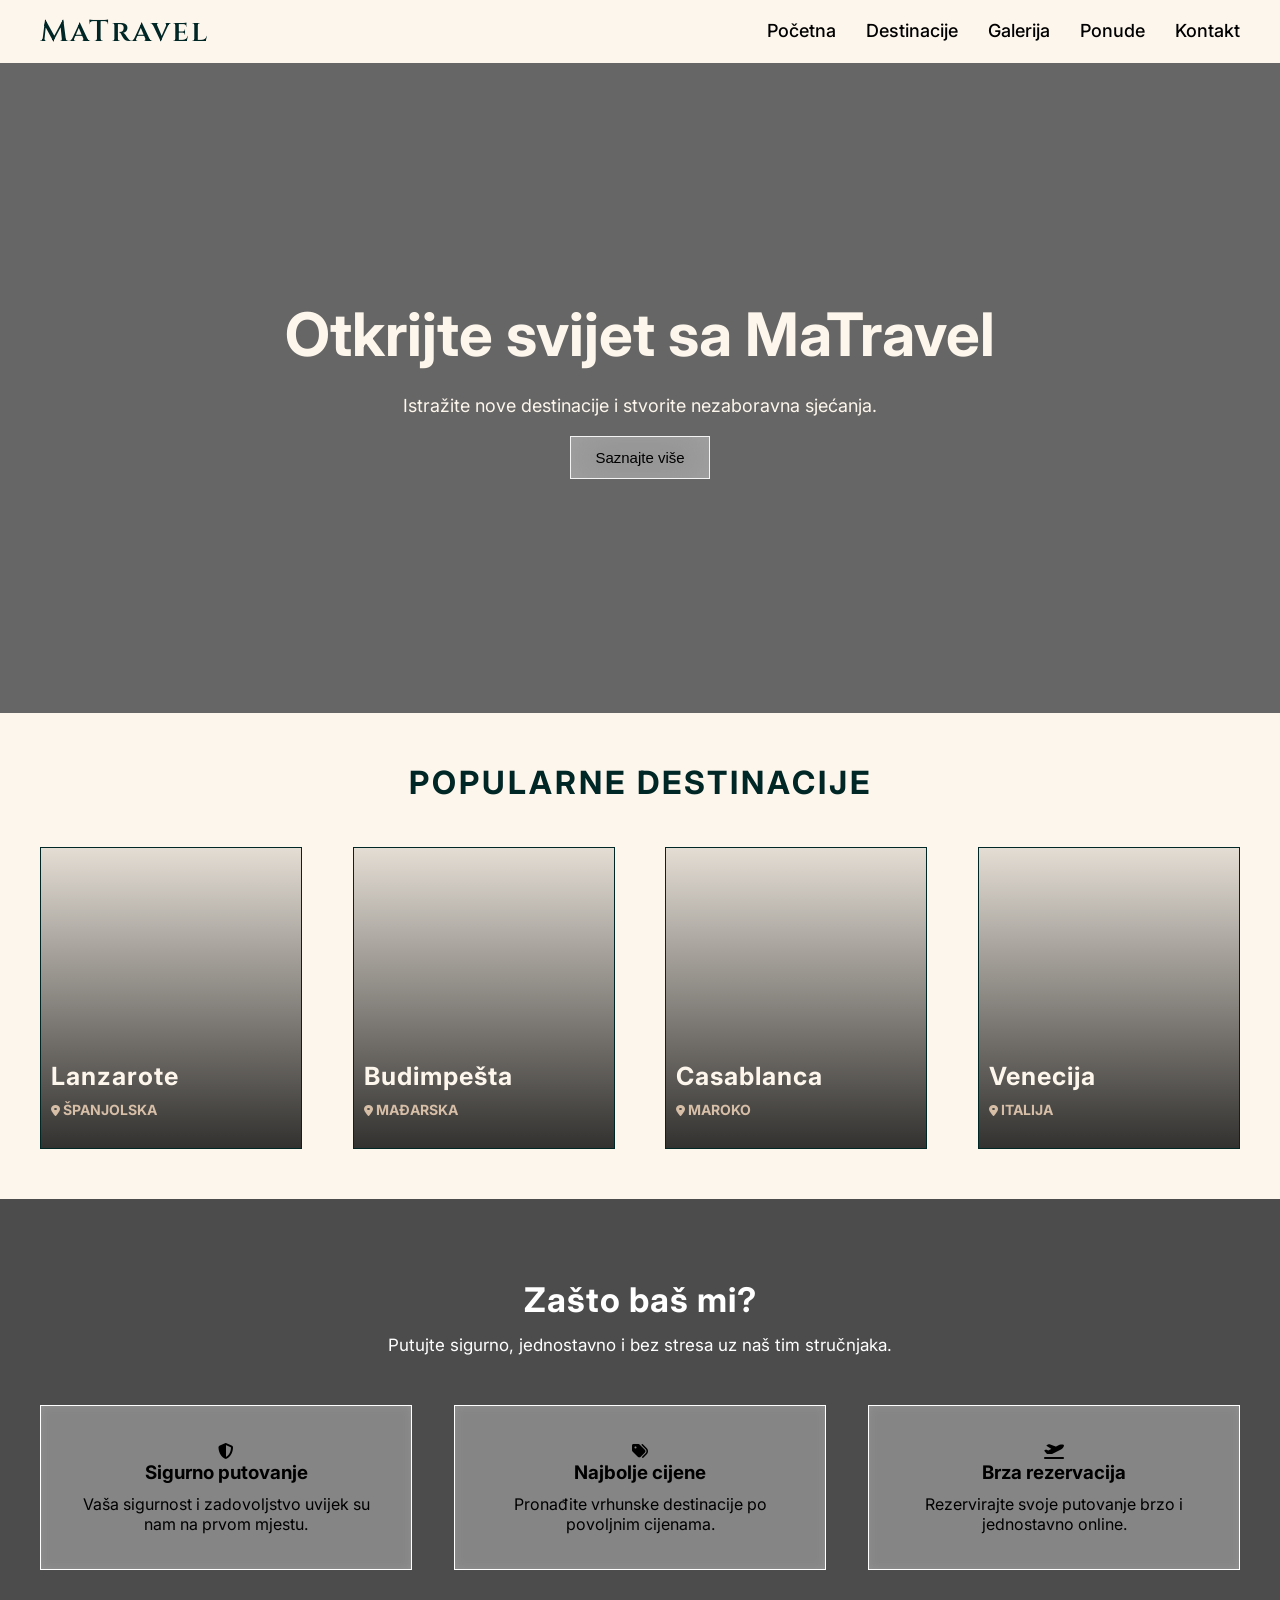
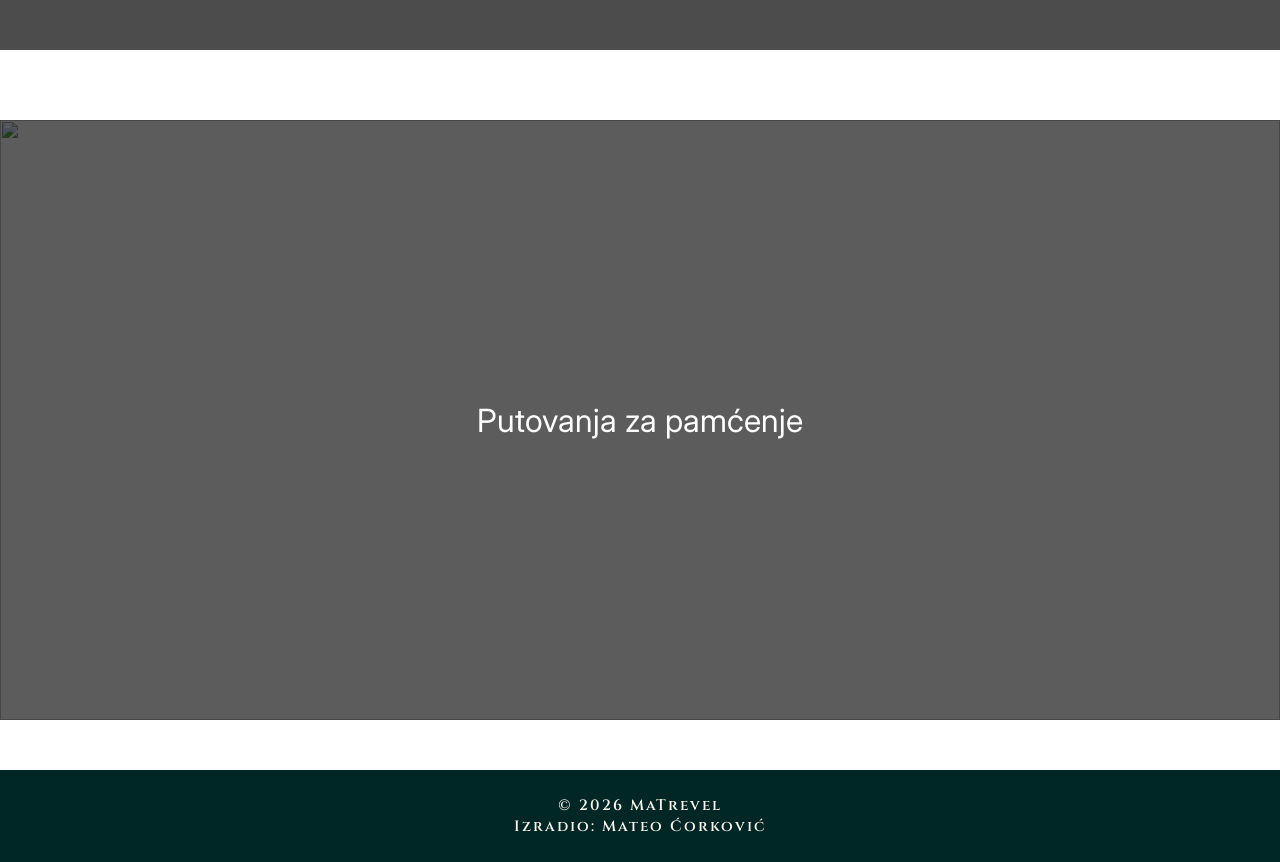
==== index.html @ e80598e8 "Add files via upload" ====
<!DOCTYPE html>
<html lang="hr">
<head>
    <meta charset="UTF-8">
    <meta name="viewport" content="width=device-width, initial-scale=1.0">
    <title>MaTrevel</title>
    <link rel="stylesheet" href="izgled.css">
    <link href="https://fonts.googleapis.com/css2?family=Cinzel:wght@400;600;700&display=swap" rel="stylesheet">
    <link href="https://fonts.googleapis.com/css2?family=Inter:wght@300;400;500;600&display=swap" rel="stylesheet">
    <link rel="stylesheet" href="https://cdnjs.cloudflare.com/ajax/libs/font-awesome/6.5.0/css/all.min.css">

</head>
<body>
    <header class="navbar">
        <div class="container">
            <a href="index.html" class="logo">MaTravel</a>

            <nav class="navigacija" id="navigacija">
                <a href="index.html">Početna</a>
                <a href="destinacije.html">Destinacije</a>
                <a href="galerija.html">Galerija</a>
                <a href="ponude.html">Ponude</a>
                <a href="kontakt.html">Kontakt</a>
            </nav>

            <div class="hamburger" id="hamburger">
            ☰
            </div>
        </div>
    </header>

    <section class="pocetna skriveno">
        <video autoplay muted loop playsinline class="pozadinaplaza">
            <source src="video/plaza.MP4" type="video/MP4">
        </video>

        <div class="overlay"></div>
        <div class="container">
            <div class="odjeljak skriveno">
                <h1>Otkrijte svijet sa MaTravel</h1>
                <p>Istražite nove destinacije i stvorite nezaboravna sjećanja.</p>
                <button>Saznajte više</button>
            </div>
        </div>
    </section>
    <section class="destinacije skriveno">
        <div class="container">
            <h2>Popularne destinacije</h2>
            <div class="karticepolozaj">
                <a href="lanzarote.html" class="kartica lanzarote skriveno">
                    <div class="zoom"></div>
                    <div class="tamnije"></div>
                    <div class="karticasadrzaj">
                        <h3>Lanzarote</h3>
                        <h4><i class="fa-solid fa-location-dot"></i> Španjolska</h4>
                    </div>
                </a>
                <a href="budimpesta.html" class="kartica budimpesta skriveno2">
                    <div class="zoom"></div>
                    <div class="tamnije"></div>
                    <div class="karticasadrzaj">
                        <h3>Budimpešta</h3>
                        <h4><i class="fa-solid fa-location-dot"></i> Mađarska</h4>

                    </div>
                </a>
                <a href="casablanca.html" class="kartica casablanca skriveno">
                    <div class="zoom"></div>
                    <div class="tamnije"></div>
                    <div class="karticasadrzaj">
                        <h3>Casablanca</h3>
                        <h4><i class="fa-solid fa-location-dot"></i> Maroko</h4>

                    </div>
                </a>
                <a href="venecija.html" class="kartica venecija skriveno2">
                    <div class="zoom"></div>
                    <div class="tamnije"></div>
                    <div class="karticasadrzaj">
                        <h3>Venecija</h3>
                        <h4><i class="fa-solid fa-location-dot"></i> Italija</h4>
                    </div>
                </a>
            </div>
        </div>
    </section>
    <section class="zastobasmi skriveno">
        <div class="container">
            <div class="naslovzastobasmi skriveno">
                <h2>Zašto baš mi?</h2>
                <p>Putujte sigurno, jednostavno i bez stresa uz naš tim stručnjaka.</p>
            </div>

            <div class="karticezasto">

                <div class="karticazasto skriveno">
                    <i class="fa-solid fa-shield-halved"></i>
                    <h3>Sigurno putovanje</h3>
                    <p>Vaša sigurnost i zadovoljstvo uvijek su nam na prvom mjestu.</p>
                </div>

                <div class="karticazasto skriveno2">
                    <i class="fa-solid fa-tags"></i>
                    <h3>Najbolje cijene</h3>
                    <p>Pronađite vrhunske destinacije po povoljnim cijenama.</p>
                </div>

                <div class="karticazasto skriveno">
                    <i class="fa-solid fa-plane-departure"></i>
                    <h3>Brza rezervacija</h3>
                    <p>Rezervirajte svoje putovanje brzo i jednostavno online.</p>
                </div>

            </div>
        </div>
    </section>
    <div class="prazno"></div>

    <section class="slajdshow skriveno">
        <div class="kutijaslajd">
            <div class="slajd active">
                <img src="slike/slajdshow/venecija.jpg">
                <div class="poruka">Putovanja za pamćenje</div>
            </div>
            <div class="slajd">
                <img src="slike/slajdshow/verona.jpg">
                <div class="poruka">Neka avantura počne</div>
            </div>
            <div class="slajd">
                <img src="slike/slajdshow/lanzarote3.jpg">
                <div class="poruka">Istraži svijet</div>
            </div>
            <div class="slajd">
                <img src="slike/slajdshow/budapest2.jpg">
                <div class="poruka">Putovanja za pamćenje</div>
            </div>
            <div class="slajd">
                <img src="slike/slajdshow/zagreb.jpg">
                <div class="poruka">Neka avantura počne</div>
            </div>
        </div>
    </section>
    <footer>
        <p>© 2026 MaTrevel</p>
        <p>Izradio: Mateo Ćorković</p>
    </footer>
    <script src="script.js"></script>
</body>
</html>
---- izgled.css ----
* {
    margin: 0;
    padding: 0;
}

body {
    font-family: "Inter", sans-serif;
    color: #222;
}

.container {
    max-width: 1200px;
    margin: 0 auto;
    padding: 0 20px;
}
.navbar {
    width: 100%;
    background-color: #FDF6EC;
}

.navbar .container {
    display: flex;
    justify-content: space-between;
    align-items: center;
    padding: 0 25px;
}

.logo {
    font-family: "Cinzel", serif;
    font-weight: 600;
    font-size: 30px;
    letter-spacing: 2px;
    text-decoration: none;
    color: #002626;
}

.navigacija {
    display: flex;
    gap: 30px;
    font-family: "Inter", sans-serif;
    font-weight: 500;
}

.navigacija a {
    color: black;
    text-decoration: none;
    font-size: 18px;
    transition: 0.4s;
    border-bottom: 2px solid #FDF6EC;
    padding: 20px 0;
}

.navigacija a:hover {
    color: #c7925d;
    border-bottom: 2px solid #002626;
}

.hamburger {
    display: none;
    font-size: 32px;
    color: white;
    cursor: pointer;
}

footer {
    background: #002626;
    color: #FDF6EC;
    text-align: center;
    padding: 25px 20px;
    margin-top: 50px;
    font-family: "Cinzel", serif;
    font-weight: 600;
    letter-spacing: 2px;
}

footer p {
    font-size: 15px;
}

.pocetna{
    position: relative;
    overflow: hidden;
    height: 650px;
    display: flex;
    align-items: center;
    justify-content: center;
}
.pozadinaplaza{
    position: absolute;
    width: 100%;
    height: 100%;
    object-fit: cover;
    top: 0;
    left: 0;
    z-index: 1;
}
.overlay{
    position: absolute;
    width: 100%;
    height: 100%;
    top: 0;
    left: 0;
    z-index: 2;
    background: rgba(0, 0, 0, 0.6);
}
.odjeljak{
    position: relative;
    z-index: 3;
    color: #FDF6EC;
    max-width: 1050px;
    text-align: center;
}
.odjeljak h1{
    font-size: 60px;
    margin-bottom: 25px;
}
.odjeljak p{
    font-size: 18px;
    margin-bottom: 20px;
    text-align: center;
}
.odjeljak button{
    padding: 12px 24px;
    border: none;
    background-color: #FDF6EC;
    color: black;
    font-size: 15px;
    text-decoration: none;
    cursor: pointer;
    backdrop-filter: blur(22px) brightness(0.7);
    background: rgba(255, 255, 255, 0.4);
    border: 1px solid #f3f3f3;

}
.odjeljak button:hover{
    background-color: #002626;
    color: #FDF6EC;
    transition: 0.5s;
    backdrop-filter: blur(22px) brightness(0.7);
    background: rgba(0, 38, 38, 0.4);
    border: 1px solid #002626;

}

.destinacije{
    padding: 50px 0;
    background-color: #FDF6EC;
    text-align: center;
    
}

.destinacije h2{
    font-size: 32px;
    color: #002626;
    margin-bottom: 45px;
    letter-spacing: 3px;
    text-transform: uppercase;
}

.karticepolozaj{
    display: flex;
    justify-content: space-between;
    gap: 30px;
    flex-wrap: wrap;
}
.kartica{
    width: 260px;
    height: 300px;
    border: 1px solid #002626;
    overflow: hidden;
    position: relative;
    display: flex;
    align-items: flex-end;
    color: #FDF6EC;
    cursor: pointer;
    text-decoration: none;
}
.tamnije{
    position: absolute;
    inset: 0;
    background: linear-gradient(
        to top,
        rgba(0,0,0,0.8),
        rgba(0,0,0,0.1));
    z-index: 1;
}
.karticasadrzaj{
    position: relative;
    padding: 30px 10px;
    z-index: 2;
    text-align: left;
}
.lanzarote .zoom{
    background-image: url("slike/lanzarote/lanzarote.jpg");
}
.budimpesta .zoom{
    background-image: url("slike/budimpesta/budimpesta.jpg");
}
.casablanca .zoom{
    background-image: url("slike/casablanca/casablanca.jpg");
}
.venecija .zoom{
    background-image: url("slike/venecija/venecija.jpg");
}
.karticasadrzaj h3{
    font-size: 25px;
    padding-bottom: 10px;
    letter-spacing: 1px;
}

.karticasadrzaj h4{
    font-size: 14px;
    text-transform: uppercase;
    color: #d6bea7;
}
.karticasadrzaj i{
    font-size: 12px;
    color: #d6bea7;
}
.karticasadrzaj{
    transition: transform 0.3s ease;
}
.kartica:hover .karticasadrzaj{
    transform: translateY(-6px);
}
.kartica:hover .tamnije{
    background: linear-gradient(
        to top,
        rgba(0,0,0,0.9),
        rgba(0,0,0,0.35)
    );
}
.kartica:hover .zoom{
    transform: scale(1.10);
}

.zoom{
    position: absolute;
    inset: 0;
    background-size: cover;
    background-position: center;
    background-repeat: no-repeat;
    transition: transform 0.5s ease;
    z-index: 0;
}

.zastobasmi{
    background-image: url(slike/zastobasmi.jpg);
    position: relative;
    padding: 80px 0;
    color: white;
    text-align: center;
    background-size: cover;
    background-position: center 50%;
    background-repeat: no-repeat;
}
.naslovzastobasmi{
    margin-bottom: 50px;
}
.zastobasmi::before{
    content: "";
    position: absolute;
    inset: 0;
    background: rgba(0, 0, 0, 0.7);
}
.naslovzastobasmi h2{
    font-size: 34px;
    margin-bottom: 15px;
    letter-spacing: 1px;
}
.naslovzastobasmi p{
    font-size: 17px;
    color: white;
}
.zastobasmi .container{
    position: relative;
    z-index: 2;
}

.karticezasto{
    display: flex;
    justify-content: space-between;
    gap: 30px;
}
.karticazasto{
    flex: 1;
    max-width: 320px;
    padding: 35px 25px;
    transition: 0.5s ease;
    color: black;
    backdrop-filter: blur(5px) brightness(0.7);
    background: rgba(255, 255, 255, 0.4);
    border: 1px solid white;
}
.karticazasto:hover{
    color: white;
    backdrop-filter: blur(5px) brightness(0.7);
    background: rgba(0, 38, 38, 0.4);
    border: 1px solid #002626;
    transition: 0.5s ease;
}
.karticazasto p{
    padding-top: 10px;
}
.prazno{
    margin-top: 70px;
}

.slajdshow{
    width: 100%;
    height: 600px;
    overflow: hidden;
    position: relative;
}

.kutijaslajd{
    width: 100%;
    height: 100%;
    position: relative;
}

.slajd{
    height: 600px;
    position: absolute;
    inset: 0;
    opacity: 0;
    transition: opacity 0.8s ease;
}
.slajd.active{
    opacity: 1;
}
.slajd::before{
    content: "";
    position: absolute;
    inset: 0;
    background: rgba(0,0,0,0.4);
    z-index: 1;
}

.slajd img{
    object-fit: cover;
    width: 100%;
    height: 100%;
    transform: scale(1.05);
    transition: transform 1s ease;
    
}
.slajd.active img{
    transform: scale(1);
}
.poruka{
    position: absolute;
    inset: 0;
    z-index: 2;
    background: rgba(0,0,0,0.4);
    font-size: 32px;
    display: flex;
    justify-content: center;
    align-items: center;
    color: white; 
}

.skriveno{
    opacity: 0;
    transform: translateY(50px);
    transition: all 1s ease;
}
.skriveno2{
    opacity: 0;
    transform: translateY(-50px);
    transition: all 1s ease;
}
.pokazi{
    opacity: 1;
    transform: translateY(0);
}



@media (max-width: 768px) {

    .hamburger {
        display: block;
        color: #002626;
    }

    .navigacija {
        position: absolute;
        top: 80px;
        left: 0;
        right: 0;
        background: #0f172a;
        flex-direction: column;
        align-items: center;
        overflow: hidden;
        max-height: 0;
        transition: max-height 0.4s ease-in-out;
    }

    .navigacija.active {
        max-height: 300px;
    }

    .navigacija a {
        padding: 15px 0;
        width: 100%;
        text-align: center;
        color: #002626;
    }
}
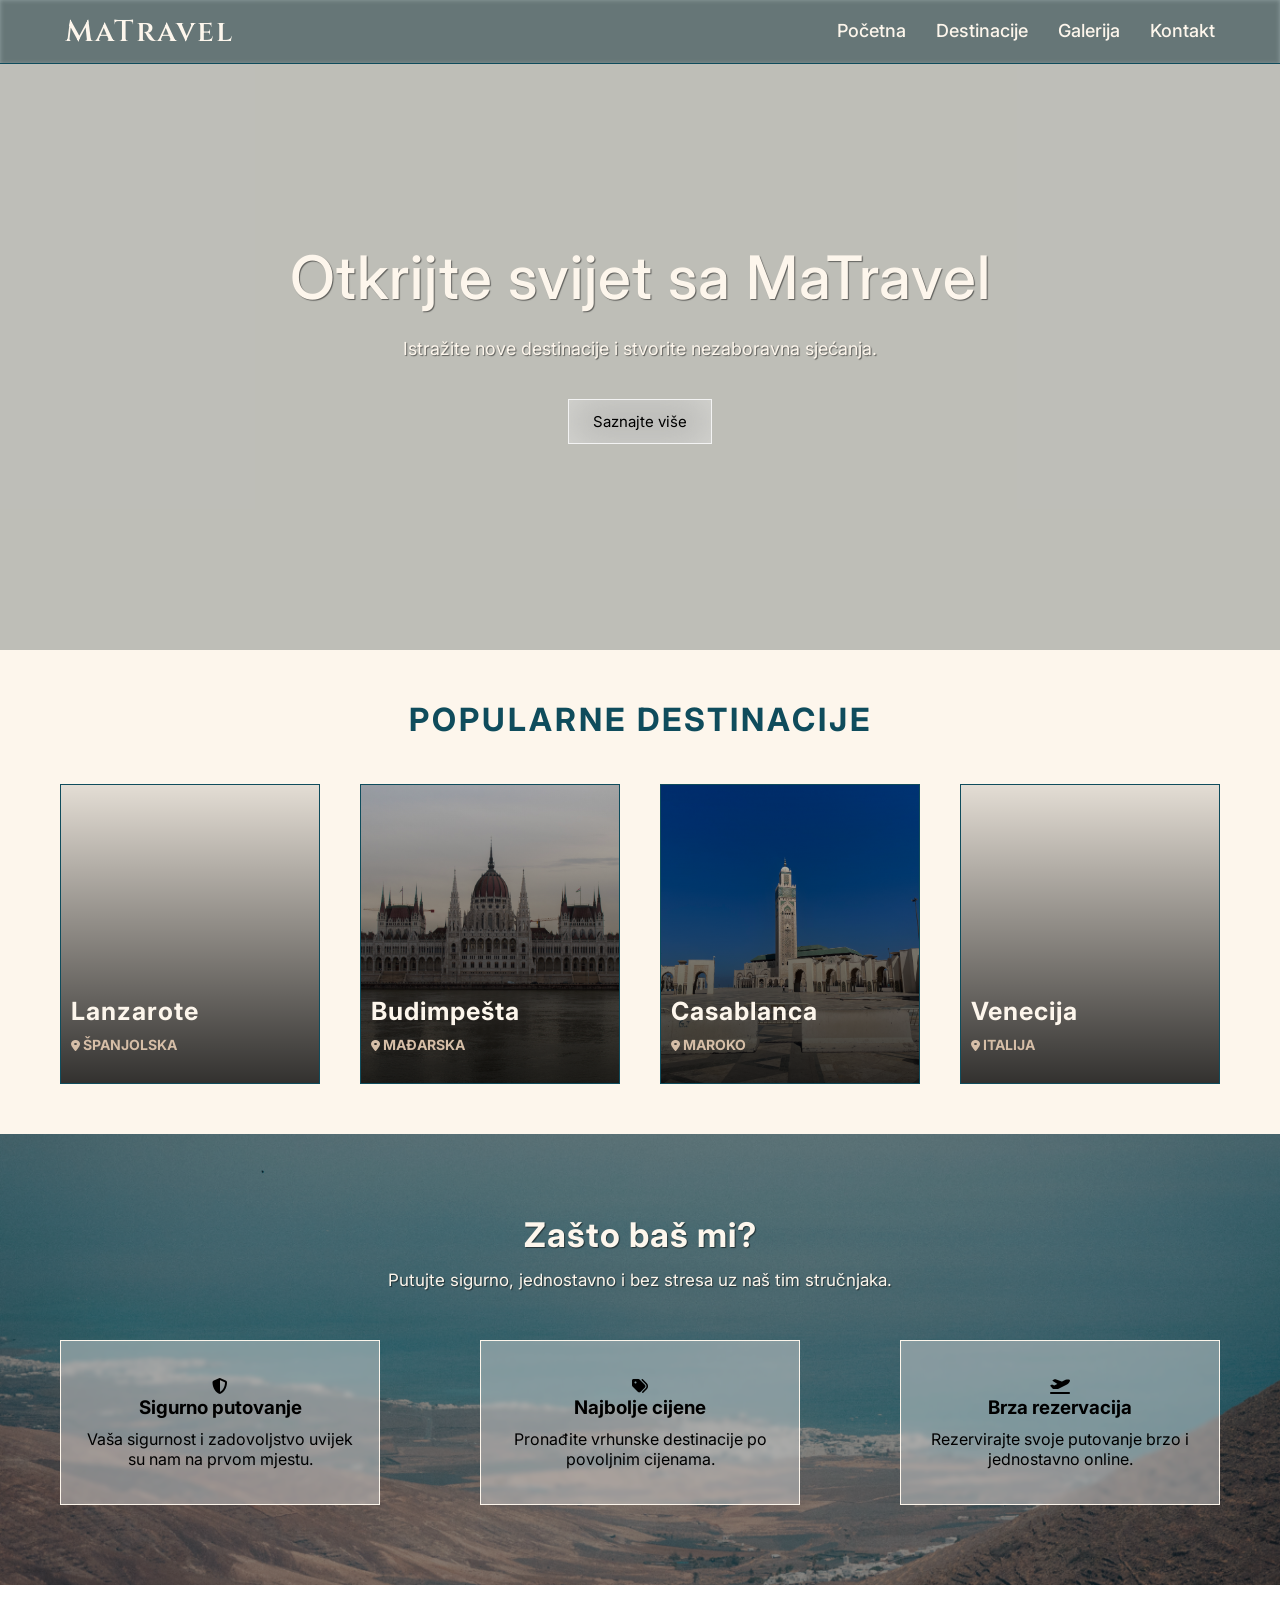
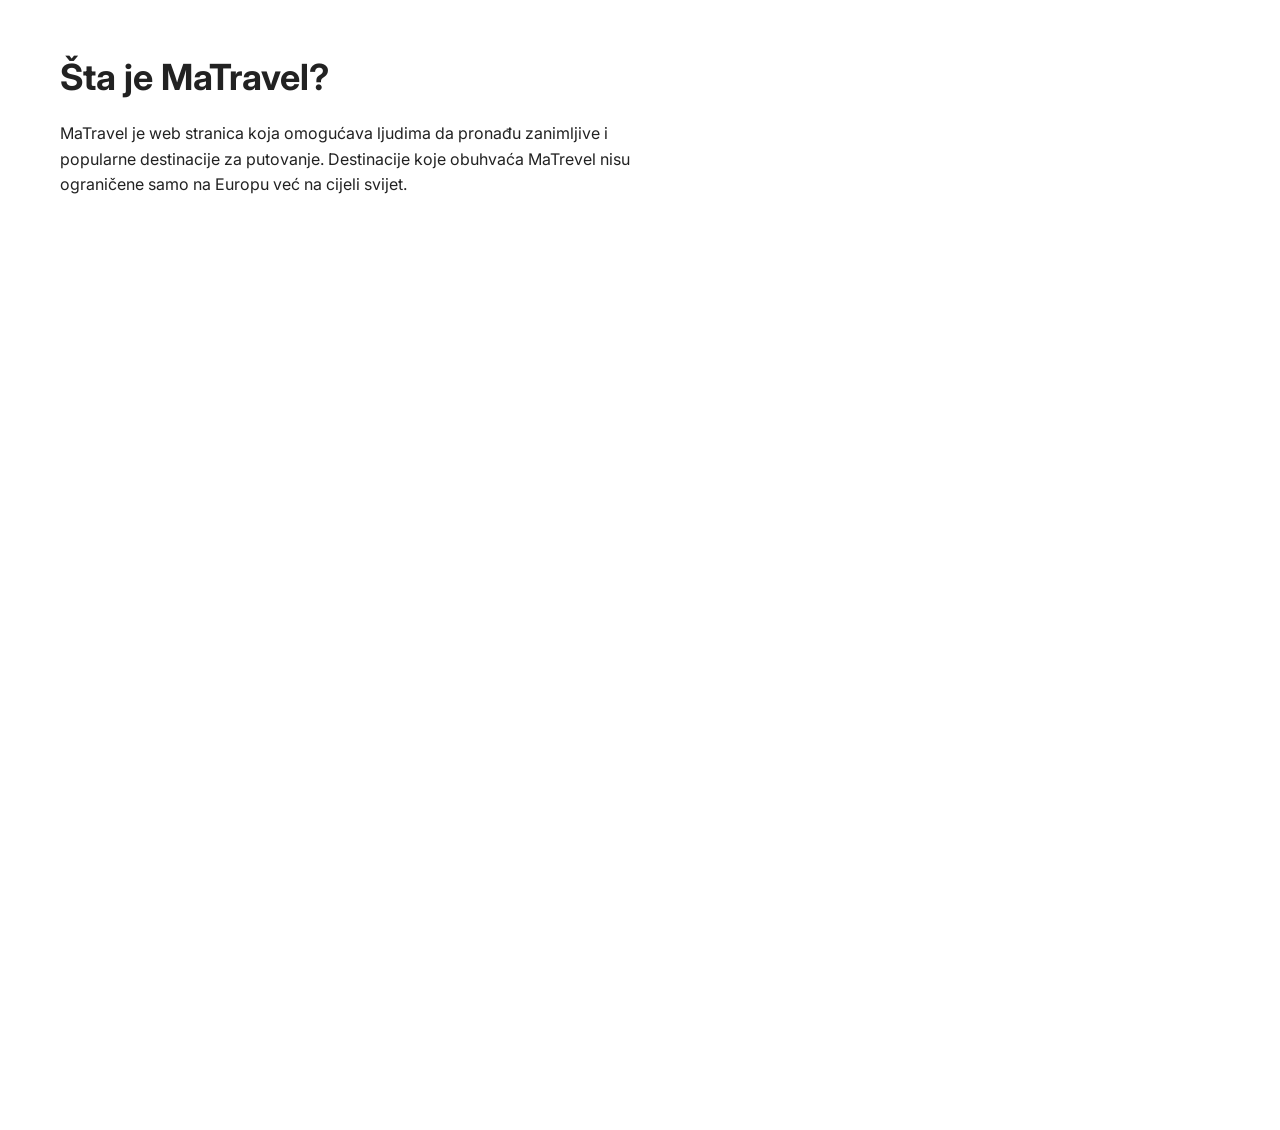
==== commit 4ad81802: "vdsa<vds<v" ====
--- a/index.html
+++ b/index.html
@@ -19,7 +19,6 @@
                 <a href="index.html">Početna</a>
                 <a href="destinacije.html">Destinacije</a>
                 <a href="galerija.html">Galerija</a>
-                <a href="ponude.html">Ponude</a>
                 <a href="kontakt.html">Kontakt</a>
             </nav>
 
@@ -31,7 +30,7 @@
 
     <section class="pocetna skriveno">
         <video autoplay muted loop playsinline class="pozadinaplaza">
-            <source src="video/plaza.MP4" type="video/MP4">
+            <source src="video/plaza.mp4" type="video/mp4">
         </video>
 
         <div class="overlay"></div>
@@ -39,7 +38,7 @@
             <div class="odjeljak skriveno">
                 <h1>Otkrijte svijet sa MaTravel</h1>
                 <p>Istražite nove destinacije i stvorite nezaboravna sjećanja.</p>
-                <button>Saznajte više</button>
+                <a href="destinacije.html" class="odjeljakgumb">Saznajte više</a>
             </div>
         </div>
     </section>
@@ -114,7 +113,31 @@
             </div>
         </div>
     </section>
-    <div class="prazno"></div>
+    <section>
+        <div class="container">
+            <div class="opcenito">
+                <div class="opcenitotekst skriveno2">
+                    <h2>Šta je MaTravel?</h2>
+                    <div class="skriven">
+                    <p>MaTravel je web stranica koja omogućava ljudima da pronađu zanimljive i popularne destinacije za putovanje. Destinacije koje obuhvaća MaTrevel nisu ograničene samo na Europu već na cijeli svijet.</p>
+                </div>
+                <div class="skriveno2">
+                    <p>Cilj MaTravel je olakšati ljudima organizirati i realizirati odmor u što kraćem vremenu i sa što manjom cijenom.</p>
+                </div>
+                <div class="skriveno">
+                    <p>Ova stranica je izrađena za završni rad i svrha je različitim verzijama ove stranice dokazati kako radi optimizacija web stranica, te na koje se sve načine ta optimizacije može napraviti.</p>
+                </div>
+                <div class="gumbklasa skriveno2">
+                    <a href="kontakt.html" class="gumb">Pročitaj više</a>
+                </div>
+                </div>
+                
+                <div class="opcenitoslika skriveno2">
+                    <img src="slike/opcenitoslika.jpg">
+                </div>
+            </div>
+        </div>
+    </section>
 
     <section class="slajdshow skriveno">
         <div class="kutijaslajd">
@@ -139,11 +162,12 @@
                 <div class="poruka">Neka avantura počne</div>
             </div>
         </div>
-    </section>
-    <footer>
+         <footer>
         <p>© 2026 MaTrevel</p>
         <p>Izradio: Mateo Ćorković</p>
     </footer>
+    </section>
+   
     <script src="script.js"></script>
 </body>
 </html>
--- a/izgled.css
+++ b/izgled.css
@@ -15,9 +15,15 @@
 }
 .navbar {
     width: 100%;
-    background-color: #FDF6EC;
-}
-
+    position: absolute;
+    top: 0;
+    left: 0;
+    z-index: 5;
+    color: #fdf6ec;
+    backdrop-filter: blur(2px) brightness(0.7);
+    background: rgba(15, 76, 92, 0.25);
+    border-bottom: 1px solid #0f4c5c;
+}
 .navbar .container {
     display: flex;
     justify-content: space-between;
@@ -31,7 +37,7 @@
     font-size: 30px;
     letter-spacing: 2px;
     text-decoration: none;
-    color: #002626;
+    color: #fdf6ec;
 }
 
 .navigacija {
@@ -42,32 +48,41 @@
 }
 
 .navigacija a {
-    color: black;
+    color: #fdf6ec;
     text-decoration: none;
     font-size: 18px;
     transition: 0.4s;
-    border-bottom: 2px solid #FDF6EC;
+    border-bottom: 2px solid transparent;
     padding: 20px 0;
 }
 
 .navigacija a:hover {
-    color: #c7925d;
-    border-bottom: 2px solid #002626;
+    color: #e9c46a;
+    border-bottom: 2px solid #e9c46a;
+}
+.navigacija a.active{
+    border-bottom: 2px solid #e9c46a;
 }
 
 .hamburger {
     display: none;
     font-size: 32px;
-    color: white;
+    color: #fdf6ec;
     cursor: pointer;
 }
 
 footer {
-    background: #002626;
-    color: #FDF6EC;
+    position: absolute;
+    bottom: 0;
+    left: 0;
+    z-index: 10;
+    width: 100%;
+    backdrop-filter: blur(2px) brightness(0.1);
+    background: rgba(15, 76, 92, 0.25);
+    border-top: 1px solid #0f4c5c;
+    color: #fdf6ec;
     text-align: center;
-    padding: 25px 20px;
-    margin-top: 50px;
+    padding: 25px 0px;
     font-family: "Cinzel", serif;
     font-weight: 600;
     letter-spacing: 2px;
@@ -101,27 +116,30 @@
     top: 0;
     left: 0;
     z-index: 2;
-    background: rgba(0, 0, 0, 0.6);
+    background: rgba(48, 48, 28, 0.315);
 }
 .odjeljak{
     position: relative;
     z-index: 3;
     color: #FDF6EC;
+    
     max-width: 1050px;
     text-align: center;
 }
 .odjeljak h1{
     font-size: 60px;
     margin-bottom: 25px;
+    text-shadow: 1px 1px 1px rgba(0,0,0,0.5);
 }
 .odjeljak p{
     font-size: 18px;
-    margin-bottom: 20px;
+    margin-bottom: 40px;
+    text-shadow: 1px 1px 1px rgba(0,0,0,0.5);
     text-align: center;
 }
-.odjeljak button{
+.odjeljakgumb{
+    display: inline-block;
     padding: 12px 24px;
-    border: none;
     background-color: #FDF6EC;
     color: black;
     font-size: 15px;
@@ -130,16 +148,16 @@
     backdrop-filter: blur(22px) brightness(0.7);
     background: rgba(255, 255, 255, 0.4);
     border: 1px solid #f3f3f3;
-
-}
-.odjeljak button:hover{
-    background-color: #002626;
-    color: #FDF6EC;
+    text-decoration: none;
+}
+.odjeljakgumb:hover{
+    background-color: #e9c46a;
+    color: black;
     transition: 0.5s;
-    backdrop-filter: blur(22px) brightness(0.7);
-    background: rgba(0, 38, 38, 0.4);
-    border: 1px solid #002626;
-
+    backdrop-filter: blur(2px) brightness(1);
+    background: rgba(92, 87, 15, 0.25);
+    border: 1px solid #e9c46a;
+    text-decoration: none;
 }
 
 .destinacije{
@@ -151,7 +169,7 @@
 
 .destinacije h2{
     font-size: 32px;
-    color: #002626;
+    color: #0f4c5c;
     margin-bottom: 45px;
     letter-spacing: 3px;
     text-transform: uppercase;
@@ -166,7 +184,7 @@
 .kartica{
     width: 260px;
     height: 300px;
-    border: 1px solid #002626;
+    border: 1px solid #0f4c5c;
     overflow: hidden;
     position: relative;
     display: flex;
@@ -248,7 +266,7 @@
     background-image: url(slike/zastobasmi.jpg);
     position: relative;
     padding: 80px 0;
-    color: white;
+    color: #FDF6EC;
     text-align: center;
     background-size: cover;
     background-position: center 50%;
@@ -261,16 +279,18 @@
     content: "";
     position: absolute;
     inset: 0;
-    background: rgba(0, 0, 0, 0.7);
+    background: rgba(17, 17, 11, 0.493);
 }
 .naslovzastobasmi h2{
     font-size: 34px;
     margin-bottom: 15px;
     letter-spacing: 1px;
+    text-shadow: 1px 1px 1px rgba(0,0,0,0.5);
 }
 .naslovzastobasmi p{
     font-size: 17px;
-    color: white;
+    color: #FDF6EC;
+    text-shadow: 1px 1px 1px rgba(0,0,0,0.5);
 }
 .zastobasmi .container{
     position: relative;
@@ -288,22 +308,22 @@
     padding: 35px 25px;
     transition: 0.5s ease;
     color: black;
-    backdrop-filter: blur(5px) brightness(0.7);
+    backdrop-filter: blur(2px) brightness(0.9);
     background: rgba(255, 255, 255, 0.4);
-    border: 1px solid white;
+    border: 1px solid #FDF6EC;
 }
 .karticazasto:hover{
-    color: white;
-    backdrop-filter: blur(5px) brightness(0.7);
-    background: rgba(0, 38, 38, 0.4);
-    border: 1px solid #002626;
+    color: #FDF6EC;
+    backdrop-filter: blur(2px) brightness(1);
+    background: rgba(15, 76, 92, 0.25);
+    border: 1px solid #0f4c5c;
     transition: 0.5s ease;
 }
 .karticazasto p{
     padding-top: 10px;
 }
 .prazno{
-    margin-top: 70px;
+    margin-top: 60px;
 }
 
 .slajdshow{
@@ -357,7 +377,8 @@
     display: flex;
     justify-content: center;
     align-items: center;
-    color: white; 
+    color: #FDF6EC; 
+    padding-bottom: 30px;
 }
 
 .skriveno{
@@ -374,37 +395,459 @@
     opacity: 1;
     transform: translateY(0);
 }
-
-
+.opcenito{
+    display: flex;
+    align-items: center;
+    justify-content: space-between;
+    padding: 70px 0px;
+}
+.opcenitotekst{
+    width: 50%;
+}
+.opcenito h2{
+    font-size: 36px;
+    margin-bottom: 22px;
+}
+.opcenito p{
+    font-size: 16px;
+    line-height: 1.6;
+    margin-bottom: 12px;
+}
+.opcenitoslika {
+    width: 50%;
+    display: flex;
+    justify-content: right;
+    align-items: right;
+}
+.opcenitoslika img{
+    width: 90%;
+    max-width: 500px;
+    border: 1px solid black;
+    object-fit: contain;
+}
+.gumbklasa{
+        margin-top: 40px;
+}
+
+.opcenito .gumb{
+    padding: 12px 24px;
+    border: none;
+    color: #FDF6EC;
+    font-size: 15px;
+    text-decoration: none;
+    cursor: pointer;
+    backdrop-filter: blur(2px) brightness(0.2);
+    background: rgba(15, 76, 92, 0.25);
+    border: 1px solid #0f4c5c;
+
+    
+    
+
+}
+.opcenito .gumb:hover{
+    background-color: #e9c46a;
+    color: black;
+    transition: 0.5s;
+    
+    text-decoration: none;
+    backdrop-filter: blur(2px) brightness(0.7);
+    background: rgba(122, 116, 23, 0.5);
+    border: 1px solid #e9c46a;
+
+}
+img, video{
+    max-width: 100%;
+    height: auto;
+}
+*{
+    box-sizing: border-box;
+}
+
+.tamnija{
+    backdrop-filter: blur(2px) brightness(0.32);
+    background-color: rgb(62, 87, 98);
+    border-bottom: 1px solid #0f4c5c;
+}
+.destinacijeskrol{
+    display: flex;
+    align-items: center;
+    justify-content: space-between;
+    height: 44vh;
+    gap: 1px;
+}
+.destinacijaslika{
+    flex: 1;
+    height: 350px;
+    background-size: cover;
+    background-position: center;
+    border: 1px solid black;
+    position: relative;
+    overflow: hidden;
+}
+.destinacijaslika::before{
+    content: "";
+    position: absolute;
+    inset: 0;
+}
+.destinacijaslika:hover::before{
+    background: linear-gradient(
+        to top,
+        rgba(0,0,0,0.5),
+        rgba(0,0,0,0.1));
+}
+
+.destinacijatekst{
+    flex: 1;
+    
+}
+.okvir{
+    height: 350px;
+    border: 1px solid black;
+    padding: 30px;
+}
+
+.gumbdestinacije{
+    display: inline-block;
+    padding: 12px 24px;
+    background-color: #FDF6EC;
+    color: #FDF6EC;
+    font-size: 15px;
+    text-decoration: none;
+    cursor: pointer;
+    backdrop-filter: blur(22px) brightness(0.7);
+    background: #0f4c5c;
+    border: 1px solid black;
+    text-decoration: none;
+}
+.gumbdestinacije:hover{
+    background-color: #e9c46a;
+    color: black;
+    transition: 0.5s;
+    backdrop-filter: blur(2px) brightness(1);
+    background: rgba(92, 87, 15, 0.25);
+    border: 1px solid #e9c46a;
+    text-decoration: none;
+}
+.destinacijatekst h2{
+    font-size: 32px;
+    margin-bottom: 10px;
+}
+.destinacijatekst h4{
+    font-size: 16px;
+    margin-bottom: 20px;
+    text-transform: uppercase;
+    color:#0f4c5c;
+}
+.destinacijatekst h3{
+    font-size: 18px;
+    margin-bottom: 10px;
+    letter-spacing: 1px;
+}
+.destinacijatekst p{
+    padding-bottom: 20px;
+}
+.info{
+    display: flex;
+    justify-content: space-between;
+    align-items: center;
+    
+}
+.reverse{
+    flex-direction: row-reverse;
+}
+.lanzarote{
+    background-image: url("slike/lanzarote/lanzarote.jpg");
+}
+.lanzarote:hover{
+    background-image: url("slike/lanzarote/lanzarote2.jpg");
+    transition: 0.5s ease-in-out;
+}
+.budimpesta{
+    background-image: url("slike/budimpesta/budimpesta.jpg");
+}
+.budimpesta:hover{
+    background-image: url("slike/budimpesta/budimpesta2.jpg");
+    transition: 0.5s ease-in-out;
+}
+.casablanca{
+    background-image: url("slike/casablanca/casablanca.jpg");
+}
+.venecija{
+    background-image: url("slike/venecija/venecija.jpg");
+}
+.venecija:hover{
+    background-image: url("slike/venecija/IMG_3850.jpg");
+    transition: 0.5s ease-in-out;
+}
+h1{
+    padding-top: 35px;
+    letter-spacing: 1px;
+    font-size: 36px;
+    font-weight: 500;
+}
+
+.galerijaslika{
+    display: grid;
+    grid-template-columns: repeat(3, 1fr);
+    grid-auto-rows: 270px;
+    gap: 2px;
+    margin-top: 20px;
+    margin-bottom: 30px;
+}
+.karticaugaleriji{
+    position: relative;
+    overflow: hidden;
+}
+.karticaugaleriji img {
+    width: 100%;
+    height: 100%;
+    border: 1px solid black;
+    object-fit: cover;
+    transition: transform 0.3s ease;
+    cursor: pointer;
+}
+.karticaugaleriji img:hover{
+    transform: scale(1.05);
+    border: 1px solid black;
+    
+}
+.karticaugaleriji.duplo{
+    grid-row: span 2;
+}
+
+
+.kontakt{
+    display: grid;
+    grid-template-columns: 1.6fr 1fr;
+    gap: 60px;
+    margin-top: 150px;
+    margin-bottom: 40px;
+    border: 1px solid black;
+    background-color: #d6bea754;
+}
+.kontaktlijevo{
+    padding: 30px;
+}
+.kontaktdesno{
+    padding: 20px;
+}
+.forma{
+    display: flex;
+    flex-direction: column;
+    gap: 10px;
+    width: 100%;
+}
+.forma input{
+    padding: 10px;
+    border: 1px solid black;
+    outline: none;
+}
+.forma textarea{
+    padding: 10px;
+    border: 1px solid black;
+    outline: none;
+}
+.pedesetposto{
+    display: flex;
+    gap: 10px;
+}
+.unutrasnjost{
+    display: flex;
+    flex-direction: column;
+    flex: 1;
+}
+.forma button{
+    padding: 12px 24px;
+    border: none;
+    color: #FDF6EC;
+    font-size: 15px;
+    text-decoration: none;
+    cursor: pointer;
+    backdrop-filter: blur(2px) brightness(0.2);
+    background: rgba(15, 76, 92, 0.25);
+    border: 1px solid #0f4c5c;
+}
+.forma button:hover{
+    background-color: #e9c46a;
+    color: black;
+    transition: 0.5s;
+    backdrop-filter: blur(2px) brightness(1);
+    background: rgba(92, 87, 15, 0.25);
+    border: 1px solid #ccab57;
+    text-decoration: none;
+}
+.infokontakt{
+    font-size: 18px;
+    padding-top: 60px;
+    padding-bottom: 50px;
+}
+.infokontakt i {
+    font-size: 30px;
+    padding-right: 20px;
+}
+.kontaktinfo h3{
+    font-size: 23px;
+    padding-top: 20px;
+    padding-bottom: 40px;
+    color: #0f4c5c;
+}
+.kontaktinfo h2{
+    font-size: 30px;
+    letter-spacing: 1px;
+}
+.drustvenemreze i{
+    font-size: 30px;
+    padding-right: 10px;
+}
+@media (max-width: 1270px) {
+    .container{
+        padding: 0 20px;
+    }
+    .karticepolozaj{
+        justify-content: center;
+    }
+    .kartica{
+        width: calc(50% - 20px);
+    }
+    .galerijaslika{
+        grid-auto-rows: 200px;
+    }
+    .infokontakt{
+        padding-top: 40px;
+        padding-bottom: 40px;
+    }
+    .kontakt{
+        gap: 10px;
+    }
+
+}
 
 @media (max-width: 768px) {
-
+    .navbar .container{
+        padding: 10px 20px;
+    }
     .hamburger {
         display: block;
-        color: #002626;
-    }
-
+        font-size: 30px;
+        cursor: pointer;
+        z-index: 5;
+    }
     .navigacija {
         position: absolute;
-        top: 80px;
         left: 0;
+        top: 100%;
         right: 0;
-        background: #0f172a;
+        flex-direction: column;
+        background: rgba(15, 76, 92, 0.95);
+        backdrop-filter: blur(10px);
+        overflow: hidden;
+        max-height: 0;
+        transition: max-height 0.4s ease;
+        
+    }
+
+    .navigacija a {
+        padding: 15px;
+        text-align: center;
+        width: 100%;
+        
+    }
+
+    .navigacija.active {
+        max-height: 500px;
+        position: fixed;
+        gap: 20px;
+        background: rgb(62, 87, 98);
+    }
+    .pocetna{
+        height: 450px;
+    }
+    .slajdshow{
+        height: 480px;
+    }
+    .slajd{
+        height: 480px;
+    }
+    .odjeljak{
+        margin-top: 60px;
+    }
+    .odjeljak h1{
+        font-size: 38px;
+    }
+    .odjeljak p{
+        font-size: 16px;
+    }
+    .kartica{
+        width: 90%;
+    }
+    .karticazasto{
         flex-direction: column;
         align-items: center;
-        overflow: hidden;
-        max-height: 0;
-        transition: max-height 0.4s ease-in-out;
-    }
-
-    .navigacija.active {
-        max-height: 300px;
-    }
-
-    .navigacija a {
-        padding: 15px 0;
-        width: 100%;
+        max-width: 100%;
+    }
+    .opcenito{
+        flex-direction: column;
         text-align: center;
-        color: #002626;
+        gap: 30px;
+    }
+    .opcenitoslika{
+        display: none;
+    }
+    .opcenitotekst{
+        text-align: left;
+        width: 90%;
+    }
+    .naslovzastobasmi{
+        margin-bottom: 15px;
+    }
+    .karticezasto{
+        flex-direction: column;
+        align-items: center;
+        gap: 10px;
+        
+    }
+    .karticazasto{
+        width: 90%;
+
+    }
+    .destinacijeskrol{
+        flex-direction: column;
+        margin-top: 15px;
+        height: auto;
+        margin-bottom: 15px;
+    }
+    .destinacijaslika{
+        display: none;
+    }
+    .okvir{
+        padding: 15px;
+        height: auto;
+    }
+    .galerijaslika{
+        grid-template-columns: repeat(2, 1fr);
+        grid-auto-rows: 170px;
+    }
+    .karticaugaleriji.duplo{
+        grid-row: span 2;
+    }
+    .kontakt{
+        grid-template-columns: 1fr;
+        gap:10px;
+        margin-top: 80px;
+    }
+    .pedesetposto{
+        flex-direction: column;
+    }
+    .forma{
+        padding: 0 10px 0 10px;
+    }
+    .infokontakt{
+        padding:  7px 0 7px 0;
+    }
+    .kontaktlijevo{
+        padding: 20px 30px 0px 30px;
+    }
+    .kontaktinfo h3{
+        padding-bottom: 10px;
     }
 }
